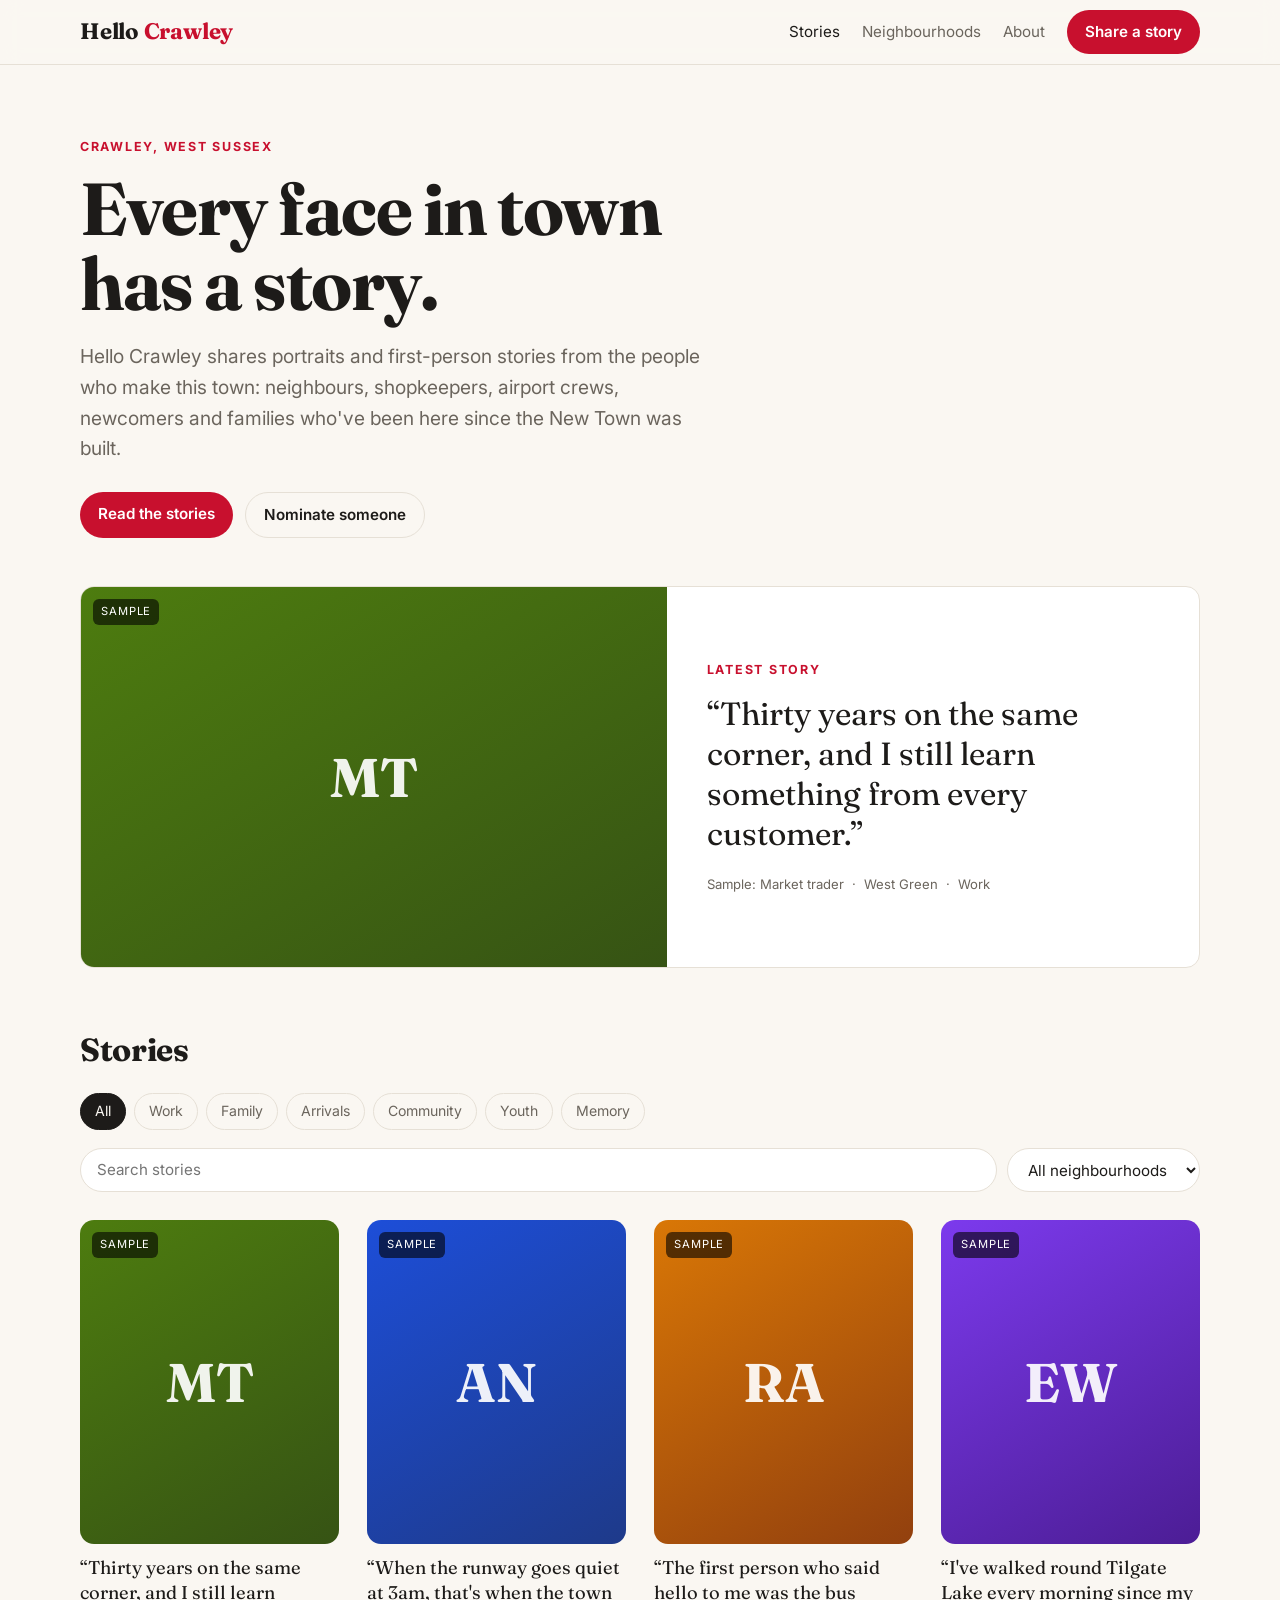
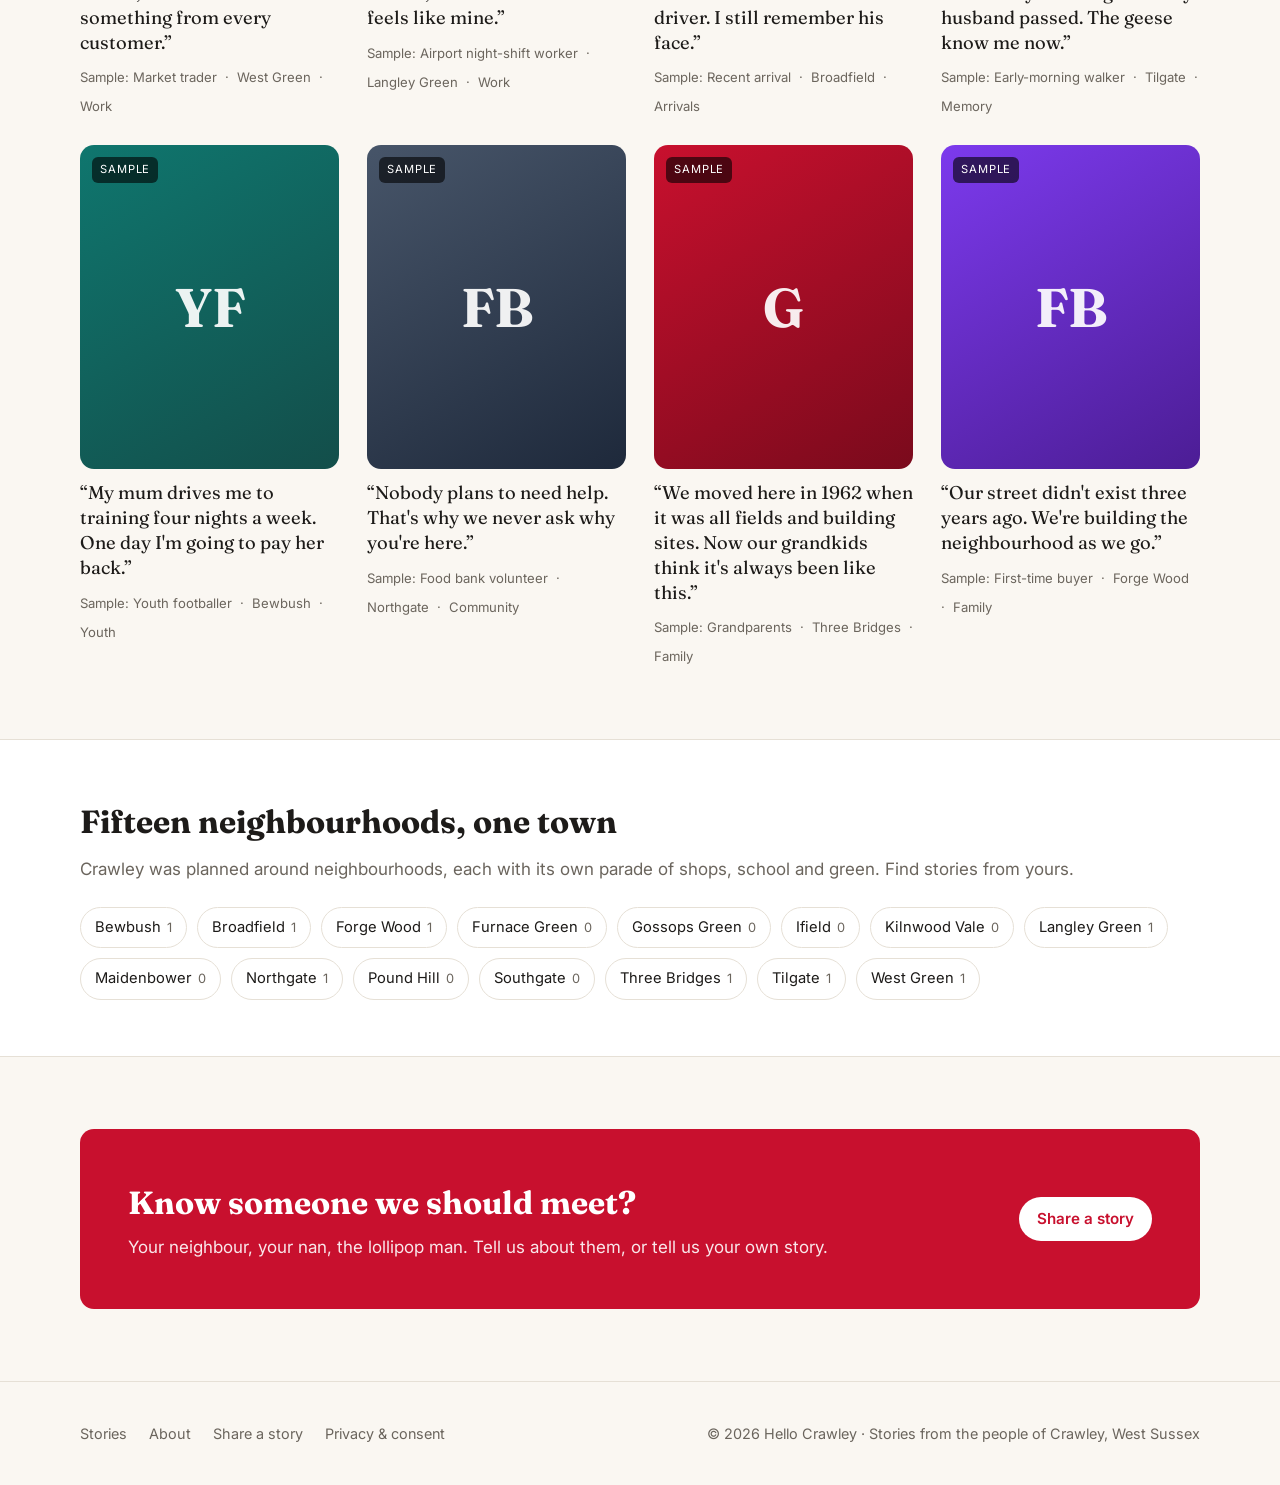
==== index.html @ 7be68d18 "Build Hello Crawley static storytelling site Home page with featured story, theme/neighbourhood filt" ====
<!doctype html>
<html lang="en-GB">
<head>
<meta charset="utf-8">
<meta name="viewport" content="width=device-width, initial-scale=1">
<title>Hello Crawley · Stories from the people of Crawley</title>
<meta name="description" content="Everyday stories from the people of Crawley, West Sussex, told in their own words.">
<meta property="og:title" content="Hello Crawley · Stories from the people of Crawley">
<meta property="og:description" content="Everyday stories from the people of Crawley, West Sussex, told in their own words.">
<link rel="preconnect" href="https://fonts.googleapis.com">
<link rel="preconnect" href="https://fonts.gstatic.com" crossorigin>
<link href="https://fonts.googleapis.com/css2?family=Fraunces:opsz,wght@9..144,500;9..144,700&family=Inter:wght@400;600;700&display=swap" rel="stylesheet">
<link rel="stylesheet" href="assets/style.css">
<link rel="icon" href="data:image/svg+xml,<svg xmlns='http://www.w3.org/2000/svg' viewBox='0 0 100 100'><circle cx='50' cy='50' r='50' fill='%23c8102e'/><text x='50' y='68' font-size='52' text-anchor='middle' fill='white' font-family='Georgia'>C</text></svg>">
</head>
<body>
<header class="site-header">
  <div class="wrap">
    <a class="logo" href="index.html">Hello <span>Crawley</span></a>
    <button class="menu-toggle" aria-expanded="false" aria-label="Menu">☰</button>
    <nav class="nav">
      <a href="index.html#stories" aria-current="page">Stories</a>
      <a href="index.html#neighbourhoods">Neighbourhoods</a>
      <a href="about.html">About</a>
      <a class="btn" href="submit.html">Share a story</a>
    </nav>
  </div>
</header>
<main>

<section class="hero">
  <div class="wrap">
    <p class="eyebrow">Crawley, West Sussex</p>
    <h1>Every face in town has a story.</h1>
    <p class="lede">Hello Crawley shares portraits and first-person stories from the people who make this town: neighbours, shopkeepers, airport crews, newcomers and families who've been here since the New Town was built.</p>
    <div class="actions">
      <a class="btn" href="#stories">Read the stories</a>
      <a class="btn ghost" href="submit.html">Nominate someone</a>
    </div>
  </div>
</section>

<div class="wrap">
  <a class="featured" id="featured" href="#"></a>
</div>

<section id="stories">
  <div class="wrap">
    <div class="section-head"><h2>Stories</h2></div>
    <div class="chips" id="chips" role="group" aria-label="Filter by theme"></div>
    <div class="filters">
      <input id="f-search" type="search" placeholder="Search stories" aria-label="Search stories">
      <select id="f-hood" aria-label="Filter by neighbourhood"><option value="">All neighbourhoods</option></select>
    </div>
    <div class="grid" id="grid"></div>
  </div>
</section>

<section class="hoods" id="neighbourhoods">
  <div class="wrap">
    <h2>Fifteen neighbourhoods, one town</h2>
    <p>Crawley was planned around neighbourhoods, each with its own parade of shops, school and green. Find stories from yours.</p>
    <div class="hood-list" id="hood-list"></div>
  </div>
</section>

<div class="wrap">
  <section class="cta">
    <div>
      <h2>Know someone we should meet?</h2>
      <p>Your neighbour, your nan, the lollipop man. Tell us about them, or tell us your own story.</p>
    </div>
    <a class="btn" href="submit.html">Share a story</a>
  </section>
</div>
</main>
<footer class="site-footer">
  <div class="wrap">
    <div>
      <a href="index.html">Stories</a>
      <a href="about.html">About</a>
      <a href="submit.html">Share a story</a>
      <a href="about.html#privacy">Privacy &amp; consent</a>
    </div>
    <div>© <span id="year"></span> Hello Crawley · Stories from the people of Crawley, West Sussex</div>
  </div>
</footer>
<script src="assets/stories.js"></script>
<script src="assets/app.js"></script>
</body>
</html>
---- assets/style.css ----
:root {
  --bg: #faf7f2;
  --surface: #ffffff;
  --ink: #1d1b19;
  --muted: #6b655d;
  --line: #e6e0d6;
  --accent: #c8102e;      /* Crawley red */
  --accent-ink: #ffffff;
  --radius: 14px;
  --max: 1160px;
  --serif: "Fraunces", Georgia, "Times New Roman", serif;
  --sans: "Inter", system-ui, -apple-system, "Segoe UI", Roboto, sans-serif;
}

@media (prefers-color-scheme: dark) {
  :root {
    --bg: #141312;
    --surface: #1d1b19;
    --ink: #f3efe8;
    --muted: #a8a196;
    --line: #34302b;
    --accent: #ff4d5e;
    --accent-ink: #141312;
  }
}

* { box-sizing: border-box; }
html { scroll-behavior: smooth; }
body {
  margin: 0;
  background: var(--bg);
  color: var(--ink);
  font-family: var(--sans);
  font-size: 17px;
  line-height: 1.6;
  -webkit-font-smoothing: antialiased;
}
img { max-width: 100%; display: block; }
a { color: inherit; }
.wrap { max-width: var(--max); margin: 0 auto; padding: 0 20px; }

/* Header */
.site-header {
  position: sticky; top: 0; z-index: 10;
  background: color-mix(in srgb, var(--bg) 88%, transparent);
  backdrop-filter: blur(10px);
  border-bottom: 1px solid var(--line);
}
.site-header .wrap { display: flex; align-items: center; justify-content: space-between; height: 64px; gap: 16px; }
.logo { font-family: var(--serif); font-weight: 700; font-size: 1.4rem; text-decoration: none; letter-spacing: -0.01em; }
.logo span { color: var(--accent); }
.nav { display: flex; gap: 22px; align-items: center; }
.nav a { text-decoration: none; color: var(--muted); font-size: 0.95rem; }
.nav a:hover, .nav a[aria-current="page"] { color: var(--ink); }
.btn {
  display: inline-block; text-decoration: none; border: 0; cursor: pointer;
  background: var(--accent); color: var(--accent-ink) !important;
  padding: 10px 18px; border-radius: 999px; font-weight: 600; font-size: 0.95rem;
  font-family: inherit;
}
.btn:hover { filter: brightness(1.08); }
.btn.ghost { background: transparent; color: var(--ink) !important; border: 1px solid var(--line); }
.menu-toggle { display: none; background: none; border: 1px solid var(--line); border-radius: 8px; padding: 6px 10px; color: var(--ink); font-size: 1rem; }

@media (max-width: 720px) {
  .menu-toggle { display: block; }
  .nav { display: none; position: absolute; top: 64px; left: 0; right: 0; flex-direction: column; align-items: flex-start; padding: 16px 20px 20px; background: var(--bg); border-bottom: 1px solid var(--line); }
  .nav.open { display: flex; }
}

/* Hero */
.hero { padding: 72px 0 48px; }
.eyebrow { text-transform: uppercase; letter-spacing: 0.14em; font-size: 0.78rem; color: var(--accent); font-weight: 700; margin: 0 0 14px; }
.hero h1 { font-family: var(--serif); font-size: clamp(2.4rem, 6vw, 4.6rem); line-height: 1.02; letter-spacing: -0.02em; margin: 0 0 20px; max-width: 14ch; }
.hero p.lede { font-size: 1.2rem; color: var(--muted); max-width: 52ch; margin: 0 0 28px; }
.hero .actions { display: flex; gap: 12px; flex-wrap: wrap; }

/* Featured */
.featured { display: grid; grid-template-columns: 1.1fr 1fr; gap: 0; background: var(--surface); border: 1px solid var(--line); border-radius: var(--radius); overflow: hidden; text-decoration: none; margin-bottom: 56px; }
.featured .photo { aspect-ratio: auto; min-height: 380px; }
.featured .body { padding: 40px; display: flex; flex-direction: column; justify-content: center; }
.featured blockquote { font-family: var(--serif); font-size: clamp(1.4rem, 2.6vw, 2rem); line-height: 1.25; margin: 0 0 20px; }
@media (max-width: 820px) { .featured { grid-template-columns: 1fr; } .featured .photo { min-height: 260px; } .featured .body { padding: 26px; } }

/* Photo placeholder */
.photo { position: relative; aspect-ratio: 4 / 5; background-size: cover; background-position: center; display: grid; place-items: center; overflow: hidden; }
.photo .initials { font-family: var(--serif); font-size: 3.4rem; color: rgba(255,255,255,0.92); font-weight: 700; }
.badge-sample { position: absolute; top: 12px; left: 12px; background: rgba(0,0,0,0.6); color: #fff; font-size: 0.7rem; letter-spacing: 0.08em; text-transform: uppercase; padding: 4px 8px; border-radius: 6px; }

/* Filters */
.section-head { display: flex; justify-content: space-between; align-items: end; gap: 16px; flex-wrap: wrap; margin-bottom: 18px; }
.section-head h2 { font-family: var(--serif); font-size: 2rem; margin: 0; letter-spacing: -0.01em; }
.filters { display: flex; gap: 10px; flex-wrap: wrap; margin-bottom: 28px; }
.filters select, .filters input {
  font: inherit; font-size: 0.95rem; color: var(--ink); background: var(--surface);
  border: 1px solid var(--line); border-radius: 999px; padding: 9px 16px; min-width: 0;
}
.filters input { flex: 1 1 220px; }
.chips { display: flex; gap: 8px; flex-wrap: wrap; margin-bottom: 18px; }
.chip { border: 1px solid var(--line); background: transparent; color: var(--muted); border-radius: 999px; padding: 6px 14px; font: inherit; font-size: 0.88rem; cursor: pointer; }
.chip[aria-pressed="true"] { background: var(--ink); color: var(--bg); border-color: var(--ink); }

/* Grid */
.grid { display: grid; grid-template-columns: repeat(auto-fill, minmax(250px, 1fr)); gap: 28px; margin-bottom: 72px; }
.card { text-decoration: none; display: flex; flex-direction: column; gap: 12px; }
.card .photo { border-radius: var(--radius); transition: transform .25s ease; }
.card:hover .photo { transform: translateY(-3px); }
.card blockquote { font-family: var(--serif); font-size: 1.15rem; line-height: 1.35; margin: 0; }
.meta { font-size: 0.82rem; color: var(--muted); display: flex; gap: 8px; flex-wrap: wrap; }
.meta .dot::before { content: "·"; }
.empty { color: var(--muted); grid-column: 1 / -1; padding: 40px 0; text-align: center; }

/* Map strip / neighbourhoods */
.hoods { background: var(--surface); border-top: 1px solid var(--line); border-bottom: 1px solid var(--line); padding: 56px 0; margin-bottom: 72px; }
.hoods h2 { font-family: var(--serif); margin: 0 0 8px; font-size: 2rem; }
.hoods p { color: var(--muted); margin: 0 0 24px; }
.hood-list { display: flex; flex-wrap: wrap; gap: 10px; }
.hood-list a { text-decoration: none; border: 1px solid var(--line); padding: 8px 14px; border-radius: 999px; font-size: 0.92rem; }
.hood-list a:hover { border-color: var(--accent); color: var(--accent); }
.hood-list .count { color: var(--muted); margin-left: 6px; font-size: 0.8rem; }

/* CTA */
.cta { background: var(--accent); color: var(--accent-ink); border-radius: var(--radius); padding: 48px; margin-bottom: 72px; display: grid; grid-template-columns: 1.4fr auto; gap: 24px; align-items: center; }
.cta h2 { font-family: var(--serif); font-size: 2rem; margin: 0 0 6px; }
.cta p { margin: 0; opacity: 0.9; }
.cta .btn { background: var(--accent-ink); color: var(--accent) !important; }
@media (max-width: 720px) { .cta { grid-template-columns: 1fr; padding: 30px; } }

/* Story page */
.story { max-width: 720px; margin: 0 auto; padding: 48px 0 72px; }
.story .photo { border-radius: var(--radius); aspect-ratio: 4 / 3; margin-bottom: 32px; }
.story h1 { font-family: var(--serif); font-size: clamp(1.8rem, 4vw, 2.8rem); line-height: 1.15; letter-spacing: -0.01em; margin: 0 0 16px; }
.story .body p { font-size: 1.12rem; margin: 0 0 1.2em; }
.story .body p:first-child::first-letter { font-family: var(--serif); float: left; font-size: 3.6em; line-height: 0.85; padding: 6px 10px 0 0; color: var(--accent); }
.share { display: flex; gap: 10px; flex-wrap: wrap; border-top: 1px solid var(--line); padding-top: 24px; margin-top: 32px; }
.back { display: inline-block; margin-bottom: 24px; color: var(--muted); text-decoration: none; font-size: 0.92rem; }
.notice { background: color-mix(in srgb, var(--accent) 10%, var(--surface)); border: 1px solid color-mix(in srgb, var(--accent) 30%, var(--line)); border-radius: 10px; padding: 12px 16px; font-size: 0.9rem; margin-bottom: 24px; }

/* Prose pages */
.prose { max-width: 720px; margin: 0 auto; padding: 56px 0 72px; }
.prose h1 { font-family: var(--serif); font-size: clamp(2.2rem, 5vw, 3.4rem); line-height: 1.05; margin: 0 0 20px; letter-spacing: -0.02em; }
.prose h2 { font-family: var(--serif); font-size: 1.5rem; margin: 40px 0 10px; }
.prose p, .prose li { font-size: 1.08rem; }
.prose .lede { font-size: 1.25rem; color: var(--muted); }

/* Form */
form.submit { display: grid; gap: 18px; margin-top: 28px; }
.field { display: grid; gap: 6px; }
.field label { font-weight: 600; font-size: 0.95rem; }
.field .hint { color: var(--muted); font-size: 0.85rem; }
.field input, .field select, .field textarea {
  font: inherit; color: var(--ink); background: var(--surface);
  border: 1px solid var(--line); border-radius: 10px; padding: 12px 14px; width: 100%;
}
.field textarea { min-height: 180px; resize: vertical; }
.field input:focus, .field select:focus, .field textarea:focus, .filters input:focus, .filters select:focus { outline: 2px solid var(--accent); outline-offset: 1px; border-color: transparent; }
.row { display: grid; grid-template-columns: 1fr 1fr; gap: 18px; }
@media (max-width: 600px) { .row { grid-template-columns: 1fr; } }
.check { display: flex; gap: 10px; align-items: flex-start; font-size: 0.95rem; }
.check input { margin-top: 5px; }
.form-success { display: none; }
.form-success.show { display: block; }

/* Footer */
.site-footer { border-top: 1px solid var(--line); padding: 40px 0; color: var(--muted); font-size: 0.9rem; }
.site-footer .wrap { display: flex; justify-content: space-between; gap: 20px; flex-wrap: wrap; }
.site-footer a { text-decoration: none; margin-right: 18px; }
.site-footer a:hover { color: var(--ink); }
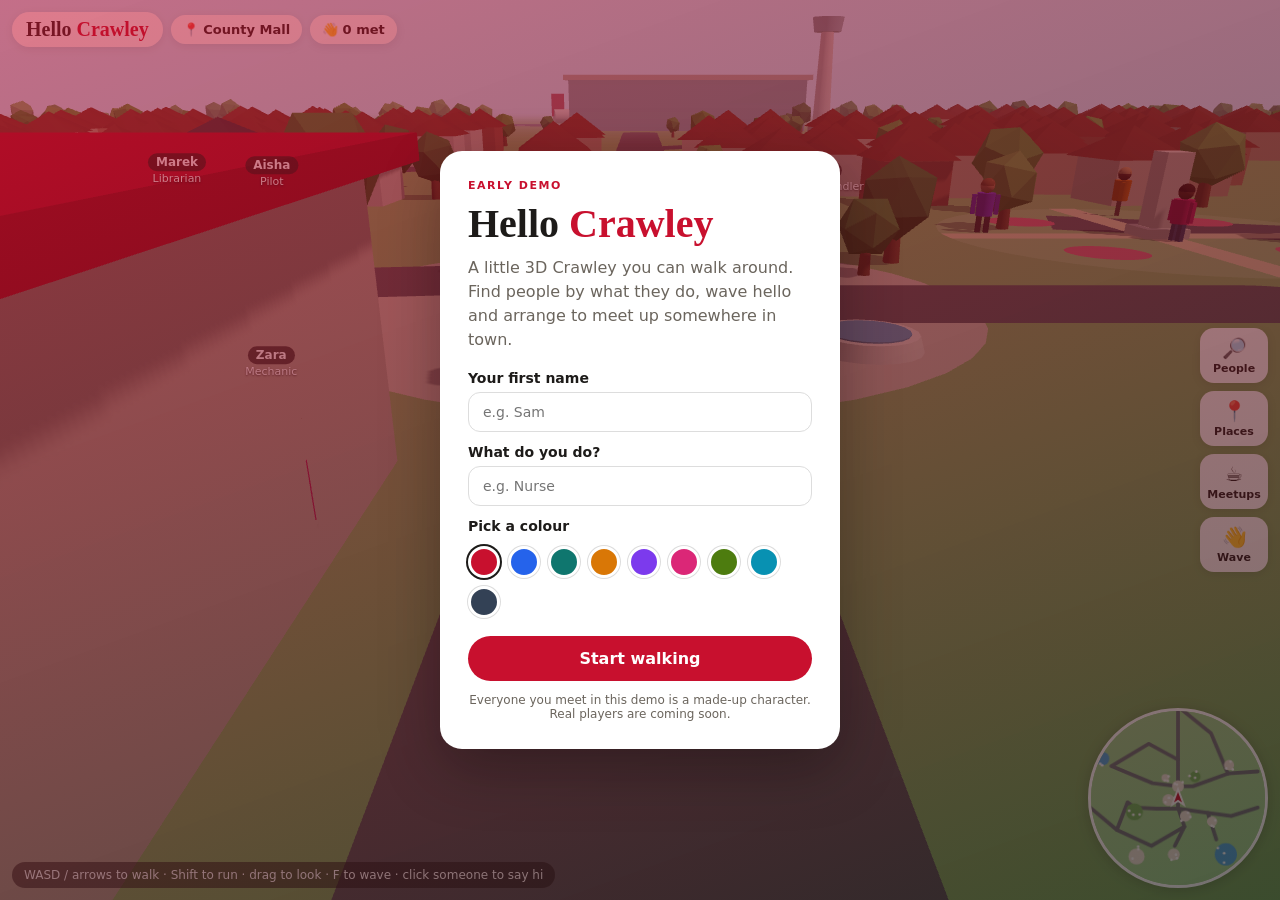
==== commit ca8eab7e: "Rebuild Hello Crawley as a walkable 3D town game Replaces the story website with a three.js game: 13" ====
--- a/index.html
+++ b/index.html
@@ -2,90 +2,72 @@
 <html lang="en-GB">
 <head>
 <meta charset="utf-8">
-<meta name="viewport" content="width=device-width, initial-scale=1">
-<title>Hello Crawley · Stories from the people of Crawley</title>
-<meta name="description" content="Everyday stories from the people of Crawley, West Sussex, told in their own words.">
-<meta property="og:title" content="Hello Crawley · Stories from the people of Crawley">
-<meta property="og:description" content="Everyday stories from the people of Crawley, West Sussex, told in their own words.">
-<link rel="preconnect" href="https://fonts.googleapis.com">
-<link rel="preconnect" href="https://fonts.gstatic.com" crossorigin>
-<link href="https://fonts.googleapis.com/css2?family=Fraunces:opsz,wght@9..144,500;9..144,700&family=Inter:wght@400;600;700&display=swap" rel="stylesheet">
-<link rel="stylesheet" href="assets/style.css">
+<meta name="viewport" content="width=device-width, initial-scale=1, maximum-scale=1, user-scalable=no">
+<title>Hello Crawley</title>
+<meta name="description" content="A little 3D Crawley you can walk around. Find people by what they do, wave hello and arrange to meet.">
+<meta property="og:title" content="Hello Crawley">
+<meta property="og:description" content="Walk the town, meet Crawley people.">
+<meta name="theme-color" content="#c8102e">
 <link rel="icon" href="data:image/svg+xml,<svg xmlns='http://www.w3.org/2000/svg' viewBox='0 0 100 100'><circle cx='50' cy='50' r='50' fill='%23c8102e'/><text x='50' y='68' font-size='52' text-anchor='middle' fill='white' font-family='Georgia'>C</text></svg>">
+<link rel="stylesheet" href="src/style.css">
 </head>
 <body>
-<header class="site-header">
-  <div class="wrap">
-    <a class="logo" href="index.html">Hello <span>Crawley</span></a>
-    <button class="menu-toggle" aria-expanded="false" aria-label="Menu">☰</button>
-    <nav class="nav">
-      <a href="index.html#stories" aria-current="page">Stories</a>
-      <a href="index.html#neighbourhoods">Neighbourhoods</a>
-      <a href="about.html">About</a>
-      <a class="btn" href="submit.html">Share a story</a>
-    </nav>
-  </div>
+<div id="app"></div>
+<div id="labels"></div>
+
+<header id="hud-top">
+  <div class="brand">Hello <span>Crawley</span></div>
+  <div id="area" class="pill">Queens Square</div>
+  <div id="met" class="pill" title="People you've met">👋 0 met</div>
 </header>
-<main>
 
-<section class="hero">
-  <div class="wrap">
-    <p class="eyebrow">Crawley, West Sussex</p>
-    <h1>Every face in town has a story.</h1>
-    <p class="lede">Hello Crawley shares portraits and first-person stories from the people who make this town: neighbours, shopkeepers, airport crews, newcomers and families who've been here since the New Town was built.</p>
-    <div class="actions">
-      <a class="btn" href="#stories">Read the stories</a>
-      <a class="btn ghost" href="submit.html">Nominate someone</a>
-    </div>
-  </div>
-</section>
-
-<div class="wrap">
-  <a class="featured" id="featured" href="#"></a>
+<div id="compass" hidden>
+  <div id="compass-arrow">➤</div>
+  <div id="compass-text"></div>
+  <button id="compass-clear" aria-label="Clear destination">✕</button>
 </div>
 
-<section id="stories">
-  <div class="wrap">
-    <div class="section-head"><h2>Stories</h2></div>
-    <div class="chips" id="chips" role="group" aria-label="Filter by theme"></div>
-    <div class="filters">
-      <input id="f-search" type="search" placeholder="Search stories" aria-label="Search stories">
-      <select id="f-hood" aria-label="Filter by neighbourhood"><option value="">All neighbourhoods</option></select>
-    </div>
-    <div class="grid" id="grid"></div>
+<nav id="actions">
+  <button data-panel="people"><span>🔎</span>People</button>
+  <button data-panel="places"><span>📍</span>Places</button>
+  <button data-panel="meetups"><span>☕</span>Meetups</button>
+  <button id="btn-wave"><span>👋</span>Wave</button>
+</nav>
+
+<aside id="panel" hidden>
+  <div class="panel-head">
+    <h2 id="panel-title"></h2>
+    <button id="panel-close" aria-label="Close">✕</button>
   </div>
-</section>
+  <div id="panel-body"></div>
+</aside>
 
-<section class="hoods" id="neighbourhoods">
-  <div class="wrap">
-    <h2>Fifteen neighbourhoods, one town</h2>
-    <p>Crawley was planned around neighbourhoods, each with its own parade of shops, school and green. Find stories from yours.</p>
-    <div class="hood-list" id="hood-list"></div>
-  </div>
-</section>
+<div id="card" hidden></div>
+<div id="toasts"></div>
+<canvas id="minimap" width="180" height="180"></canvas>
+<div id="joystick"><div id="knob"></div></div>
+<div id="hint">WASD / arrows to walk · Shift to run · drag to look · F to wave · click someone to say hi</div>
 
-<div class="wrap">
-  <section class="cta">
-    <div>
-      <h2>Know someone we should meet?</h2>
-      <p>Your neighbour, your nan, the lollipop man. Tell us about them, or tell us your own story.</p>
-    </div>
-    <a class="btn" href="submit.html">Share a story</a>
-  </section>
+<div id="start">
+  <form id="start-form">
+    <p class="eyebrow">Early demo</p>
+    <h1>Hello <span>Crawley</span></h1>
+    <p class="lede">A little 3D Crawley you can walk around. Find people by what they do, wave hello and arrange to meet up somewhere in town.</p>
+    <label>Your first name
+      <input id="p-name" maxlength="20" required autocomplete="given-name" placeholder="e.g. Sam">
+    </label>
+    <label>What do you do?
+      <input id="p-job" maxlength="30" list="jobs" required placeholder="e.g. Nurse">
+      <datalist id="jobs"></datalist>
+    </label>
+    <label>Pick a colour</label>
+    <div id="swatches"></div>
+    <button type="submit" class="primary">Start walking</button>
+    <p class="small">Everyone you meet in this demo is a made-up character. Real players are coming soon.</p>
+  </form>
 </div>
-</main>
-<footer class="site-footer">
-  <div class="wrap">
-    <div>
-      <a href="index.html">Stories</a>
-      <a href="about.html">About</a>
-      <a href="submit.html">Share a story</a>
-      <a href="about.html#privacy">Privacy &amp; consent</a>
-    </div>
-    <div>© <span id="year"></span> Hello Crawley · Stories from the people of Crawley, West Sussex</div>
-  </div>
-</footer>
-<script src="assets/stories.js"></script>
-<script src="assets/app.js"></script>
+
+<script type="importmap">{ "imports": { "three": "./vendor/three.module.js" } }</script>
+<script type="module" src="src/main.js"></script>
 </body>
 </html>
--- a/src/style.css
+++ b/src/style.css
@@ -0,0 +1,118 @@
+:root {
+  --red: #c8102e;
+  --ink: #1d1b19;
+  --muted: #6b655d;
+  --glass: rgba(255, 255, 255, 0.92);
+  --line: rgba(0, 0, 0, 0.08);
+  --font: "Inter", system-ui, -apple-system, "Segoe UI", Roboto, sans-serif;
+  --serif: Georgia, "Times New Roman", serif;
+}
+* { box-sizing: border-box; }
+html, body { margin: 0; height: 100%; overflow: hidden; background: #bfe3f5; font-family: var(--font); color: var(--ink); -webkit-tap-highlight-color: transparent; }
+button { font: inherit; cursor: pointer; color: inherit; }
+#app, #app canvas { position: fixed; inset: 0; width: 100%; height: 100%; display: block; touch-action: none; }
+
+/* Labels over people */
+#labels { position: fixed; inset: 0; pointer-events: none; overflow: hidden; }
+.tag { position: absolute; transform: translate(-50%, -100%); white-space: nowrap; text-align: center; font-size: 12px; line-height: 1.25; }
+.tag .nm { background: rgba(20, 18, 16, 0.72); color: #fff; padding: 2px 8px; border-radius: 999px; font-weight: 600; }
+.tag .jb { display: block; color: #fff; text-shadow: 0 1px 2px rgba(0,0,0,.7); font-size: 11px; margin-top: 2px; }
+.tag.you .nm { background: var(--red); }
+.bubble { position: absolute; transform: translate(-50%, -100%); background: #fff; padding: 6px 12px; border-radius: 14px; font-size: 13px; box-shadow: 0 4px 14px rgba(0,0,0,.18); white-space: nowrap; max-width: 260px; }
+.bubble::after { content: ""; position: absolute; left: 50%; bottom: -6px; transform: translateX(-50%); border: 6px solid transparent; border-top-color: #fff; border-bottom: 0; }
+
+/* HUD */
+#hud-top { position: fixed; top: 12px; left: 12px; right: 12px; display: flex; gap: 8px; align-items: center; flex-wrap: wrap; pointer-events: none; }
+.brand { font-family: var(--serif); font-weight: 700; font-size: 20px; background: var(--glass); padding: 6px 14px; border-radius: 999px; box-shadow: 0 2px 10px rgba(0,0,0,.1); }
+.brand span, h1 span { color: var(--red); }
+.pill { background: var(--glass); padding: 7px 12px; border-radius: 999px; font-size: 13px; font-weight: 600; box-shadow: 0 2px 10px rgba(0,0,0,.1); }
+
+#compass { position: fixed; top: 60px; left: 50%; transform: translateX(-50%); display: flex; align-items: center; gap: 10px; background: var(--glass); border-radius: 999px; padding: 6px 8px 6px 14px; box-shadow: 0 2px 10px rgba(0,0,0,.12); font-size: 13px; font-weight: 600; }
+#compass[hidden] { display: none; }
+#compass-arrow { color: var(--red); font-size: 18px; transition: transform .1s linear; }
+#compass-clear { border: 0; background: rgba(0,0,0,.06); border-radius: 50%; width: 26px; height: 26px; }
+
+#actions { position: fixed; right: 12px; top: 50%; transform: translateY(-50%); display: flex; flex-direction: column; gap: 8px; }
+#actions button { width: 68px; border: 0; background: var(--glass); border-radius: 14px; padding: 8px 4px; font-size: 11px; font-weight: 600; box-shadow: 0 2px 10px rgba(0,0,0,.12); display: flex; flex-direction: column; align-items: center; gap: 2px; }
+#actions button span { font-size: 20px; }
+#actions button:hover { background: #fff; }
+#actions button.active { outline: 2px solid var(--red); }
+
+/* Panel */
+#panel { position: fixed; top: 60px; left: 12px; bottom: 12px; width: 340px; max-width: calc(100vw - 24px); background: var(--glass); backdrop-filter: blur(10px); border-radius: 18px; box-shadow: 0 8px 30px rgba(0,0,0,.18); display: flex; flex-direction: column; overflow: hidden; }
+#panel[hidden] { display: none; }
+.panel-head { display: flex; justify-content: space-between; align-items: center; padding: 14px 16px 8px; }
+.panel-head h2 { margin: 0; font-family: var(--serif); font-size: 22px; }
+#panel-close, .x { border: 0; background: rgba(0,0,0,.06); border-radius: 50%; width: 30px; height: 30px; }
+#panel-body { overflow-y: auto; padding: 0 16px 16px; }
+.search { width: 100%; font: inherit; padding: 10px 14px; border-radius: 999px; border: 1px solid var(--line); background: #fff; margin-bottom: 10px; }
+.chips { display: flex; flex-wrap: wrap; gap: 6px; margin-bottom: 12px; }
+.chip { border: 1px solid var(--line); background: #fff; border-radius: 999px; padding: 5px 10px; font-size: 12px; }
+.chip.on { background: var(--ink); color: #fff; border-color: var(--ink); }
+.row { display: flex; gap: 10px; align-items: center; padding: 10px 0; border-top: 1px solid var(--line); }
+.row:first-of-type { border-top: 0; }
+.av { width: 36px; height: 36px; border-radius: 50%; flex: none; display: grid; place-items: center; color: #fff; font-weight: 700; font-size: 14px; }
+.row .info { flex: 1; min-width: 0; }
+.row .info b { display: block; font-size: 14px; }
+.row .info small { color: var(--muted); font-size: 12px; }
+.row .btns { display: flex; gap: 4px; }
+.sm { border: 1px solid var(--line); background: #fff; border-radius: 999px; padding: 5px 10px; font-size: 12px; font-weight: 600; }
+.sm.red { background: var(--red); color: #fff; border-color: var(--red); }
+.empty { color: var(--muted); font-size: 14px; padding: 20px 0; text-align: center; }
+.place p { margin: 2px 0 0; color: var(--muted); font-size: 12px; }
+.status { font-size: 11px; font-weight: 700; text-transform: uppercase; letter-spacing: .05em; }
+.status.pending { color: #b45309; } .status.met { color: #15803d; } .status.declined { color: var(--muted); }
+
+/* Person card */
+#card { position: fixed; left: 50%; bottom: 24px; transform: translateX(-50%); width: 340px; max-width: calc(100vw - 24px); background: #fff; border-radius: 18px; box-shadow: 0 10px 40px rgba(0,0,0,.25); padding: 16px; }
+#card[hidden] { display: none; }
+#card .top { display: flex; gap: 12px; align-items: center; }
+#card .av { width: 48px; height: 48px; font-size: 18px; }
+#card h3 { margin: 0; font-size: 18px; }
+#card .meta { color: var(--muted); font-size: 13px; }
+#card .x { margin-left: auto; align-self: flex-start; }
+#card .acts { display: flex; gap: 8px; margin-top: 14px; flex-wrap: wrap; }
+#card .acts .sm { padding: 8px 14px; font-size: 13px; }
+#card select { width: 100%; font: inherit; padding: 9px 12px; border-radius: 10px; border: 1px solid var(--line); margin-top: 12px; }
+
+/* Toasts */
+#toasts { position: fixed; top: 104px; left: 50%; transform: translateX(-50%); display: flex; flex-direction: column; gap: 6px; align-items: center; pointer-events: none; width: max-content; max-width: calc(100vw - 24px); }
+.toast { background: rgba(20,18,16,.85); color: #fff; padding: 9px 16px; border-radius: 999px; font-size: 13px; animation: pop .25s ease; text-align: center; }
+.toast.good { background: #15803d; }
+@keyframes pop { from { transform: translateY(-6px); opacity: 0; } to { transform: none; opacity: 1; } }
+
+#minimap { position: fixed; right: 12px; bottom: 12px; width: 180px; height: 180px; border-radius: 50%; box-shadow: 0 2px 14px rgba(0,0,0,.2); background: #9ccf8a; border: 3px solid #fff; }
+#hint { position: fixed; left: 12px; bottom: 12px; font-size: 12px; color: #fff; background: rgba(20,18,16,.55); padding: 6px 12px; border-radius: 999px; max-width: calc(100vw - 220px); }
+
+#joystick { display: none; position: fixed; left: 24px; bottom: 24px; width: 120px; height: 120px; border-radius: 50%; background: rgba(255,255,255,.35); border: 2px solid rgba(255,255,255,.7); touch-action: none; }
+#knob { position: absolute; left: 50%; top: 50%; width: 50px; height: 50px; margin: -25px 0 0 -25px; border-radius: 50%; background: rgba(255,255,255,.9); box-shadow: 0 2px 8px rgba(0,0,0,.2); }
+
+/* Start screen */
+#start { position: fixed; inset: 0; background: linear-gradient(160deg, rgba(200,16,46,.55), rgba(20,18,16,.6)); display: grid; place-items: center; padding: 16px; overflow-y: auto; }
+#start[hidden] { display: none; }
+#start form { background: #fff; border-radius: 22px; padding: 28px; width: 400px; max-width: 100%; box-shadow: 0 20px 60px rgba(0,0,0,.3); display: grid; gap: 12px; }
+#start h1 { font-family: var(--serif); font-size: 40px; margin: 0; line-height: 1; }
+#start .lede { color: var(--muted); margin: 0 0 6px; line-height: 1.5; }
+#start label { font-weight: 600; font-size: 14px; display: grid; gap: 6px; }
+#start input { font: inherit; font-weight: 400; padding: 11px 14px; border-radius: 12px; border: 1px solid #ddd; }
+#start input:focus { outline: 2px solid var(--red); border-color: transparent; }
+.eyebrow { margin: 0; text-transform: uppercase; letter-spacing: .14em; font-size: 11px; font-weight: 700; color: var(--red); }
+#swatches { display: flex; gap: 8px; flex-wrap: wrap; }
+.sw { width: 32px; height: 32px; border-radius: 50%; border: 3px solid #fff; box-shadow: 0 0 0 1px #ddd; }
+.sw.on { box-shadow: 0 0 0 2px var(--ink); }
+.primary { background: var(--red); color: #fff; border: 0; border-radius: 999px; padding: 13px; font-weight: 700; font-size: 16px; margin-top: 6px; }
+.small { font-size: 12px; color: var(--muted); margin: 0; text-align: center; }
+
+@media (pointer: coarse) {
+  #joystick { display: block; }
+  #hint { display: none; }
+  #minimap { width: 110px; height: 110px; top: 60px; bottom: auto; }
+  #toasts { top: 182px; }
+  #actions { top: auto; bottom: 24px; transform: none; flex-direction: row; }
+  #actions button { width: 56px; }
+}
+@media (max-width: 600px) {
+  #panel { top: auto; height: 60vh; bottom: 0; left: 0; width: 100%; max-width: 100%; border-radius: 18px 18px 0 0; }
+  #actions { bottom: 160px; right: 12px; flex-direction: column; }
+  #card { bottom: 160px; }
+}
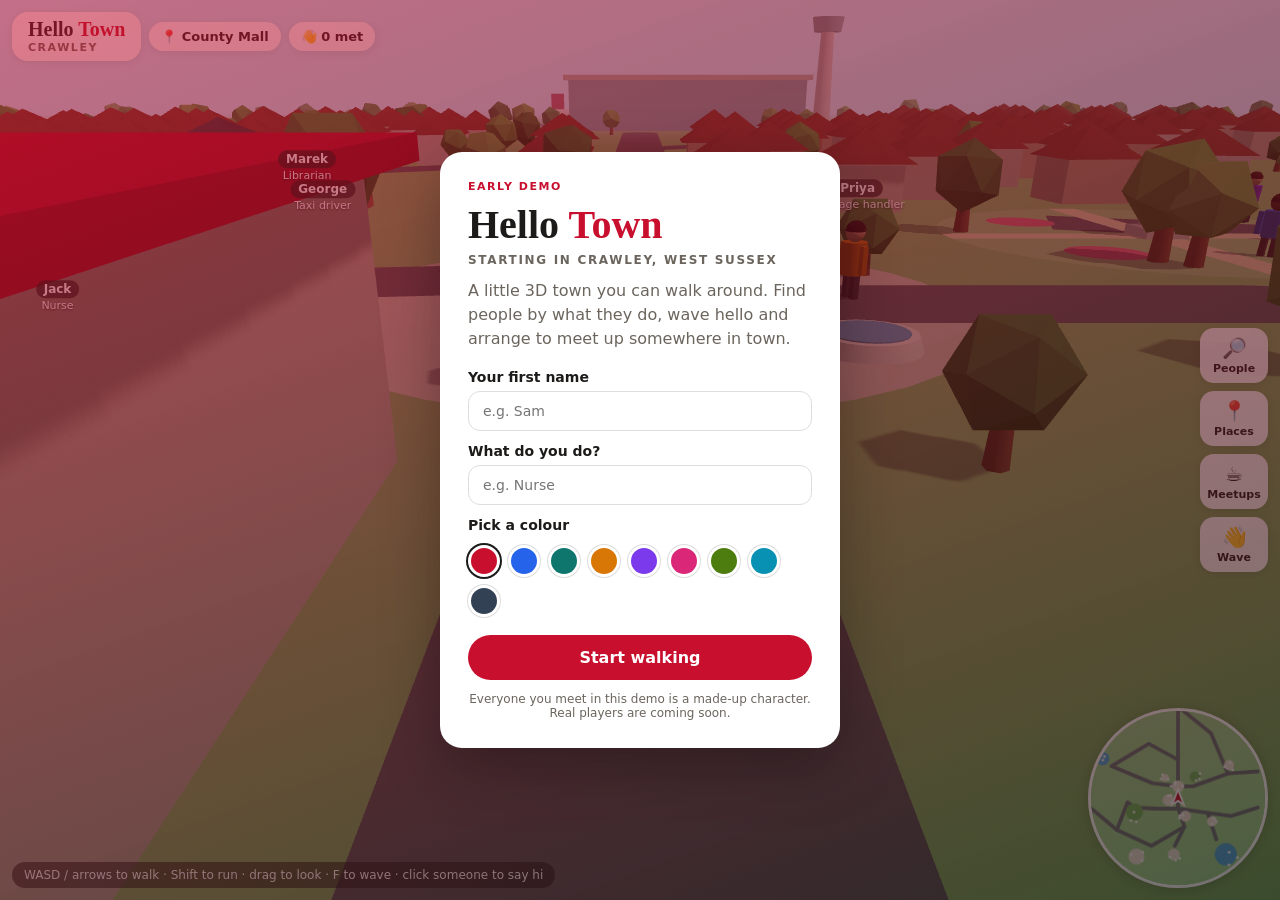
==== commit 0a1bae76: "Rename to Hello Town with live town name in header The header shows "Hello Town" with the current to" ====
--- a/index.html
+++ b/index.html
@@ -3,12 +3,12 @@
 <head>
 <meta charset="utf-8">
 <meta name="viewport" content="width=device-width, initial-scale=1, maximum-scale=1, user-scalable=no">
-<title>Hello Crawley</title>
-<meta name="description" content="A little 3D Crawley you can walk around. Find people by what they do, wave hello and arrange to meet.">
-<meta property="og:title" content="Hello Crawley">
-<meta property="og:description" content="Walk the town, meet Crawley people.">
+<title>Hello Town</title>
+<meta name="description" content="A little 3D town you can walk around. Find people by what they do, wave hello and arrange to meet.">
+<meta property="og:title" content="Hello Town">
+<meta property="og:description" content="Walk the town, meet the locals.">
 <meta name="theme-color" content="#c8102e">
-<link rel="icon" href="data:image/svg+xml,<svg xmlns='http://www.w3.org/2000/svg' viewBox='0 0 100 100'><circle cx='50' cy='50' r='50' fill='%23c8102e'/><text x='50' y='68' font-size='52' text-anchor='middle' fill='white' font-family='Georgia'>C</text></svg>">
+<link rel="icon" href="data:image/svg+xml,<svg xmlns='http://www.w3.org/2000/svg' viewBox='0 0 100 100'><circle cx='50' cy='50' r='50' fill='%23c8102e'/><text x='50' y='68' font-size='52' text-anchor='middle' fill='white' font-family='Georgia'>T</text></svg>">
 <link rel="stylesheet" href="src/style.css">
 </head>
 <body>
@@ -16,7 +16,7 @@
 <div id="labels"></div>
 
 <header id="hud-top">
-  <div class="brand">Hello <span>Crawley</span></div>
+  <div class="brand"><div class="b1">Hello <span>Town</span></div><div class="b2" id="town-name">Crawley</div></div>
   <div id="area" class="pill">Queens Square</div>
   <div id="met" class="pill" title="People you've met">👋 0 met</div>
 </header>
@@ -51,8 +51,9 @@
 <div id="start">
   <form id="start-form">
     <p class="eyebrow">Early demo</p>
-    <h1>Hello <span>Crawley</span></h1>
-    <p class="lede">A little 3D Crawley you can walk around. Find people by what they do, wave hello and arrange to meet up somewhere in town.</p>
+    <h1>Hello <span>Town</span></h1>
+    <p class="town-sub">Starting in Crawley, West Sussex</p>
+    <p class="lede">A little 3D town you can walk around. Find people by what they do, wave hello and arrange to meet up somewhere in town.</p>
     <label>Your first name
       <input id="p-name" maxlength="20" required autocomplete="given-name" placeholder="e.g. Sam">
     </label>
--- a/src/style.css
+++ b/src/style.css
@@ -23,7 +23,12 @@
 
 /* HUD */
 #hud-top { position: fixed; top: 12px; left: 12px; right: 12px; display: flex; gap: 8px; align-items: center; flex-wrap: wrap; pointer-events: none; }
-.brand { font-family: var(--serif); font-weight: 700; font-size: 20px; background: var(--glass); padding: 6px 14px; border-radius: 999px; box-shadow: 0 2px 10px rgba(0,0,0,.1); }
+.brand { background: var(--glass); padding: 6px 16px 7px; border-radius: 16px; box-shadow: 0 2px 10px rgba(0,0,0,.1); line-height: 1.1; }
+.brand .b1 { font-family: var(--serif); font-weight: 700; font-size: 20px; }
+.brand .b2 { font-size: 11px; font-weight: 700; letter-spacing: .14em; text-transform: uppercase; color: var(--muted); margin-top: 2px; }
+.brand .b2.swap { animation: townswap .6s ease; }
+@keyframes townswap { 0% { opacity: 0; transform: translateY(4px); } 100% { opacity: 1; transform: none; } }
+#start .town-sub { margin: -4px 0 0; font-size: 12px; font-weight: 700; letter-spacing: .14em; text-transform: uppercase; color: var(--muted); }
 .brand span, h1 span { color: var(--red); }
 .pill { background: var(--glass); padding: 7px 12px; border-radius: 999px; font-size: 13px; font-weight: 600; box-shadow: 0 2px 10px rgba(0,0,0,.1); }
 
